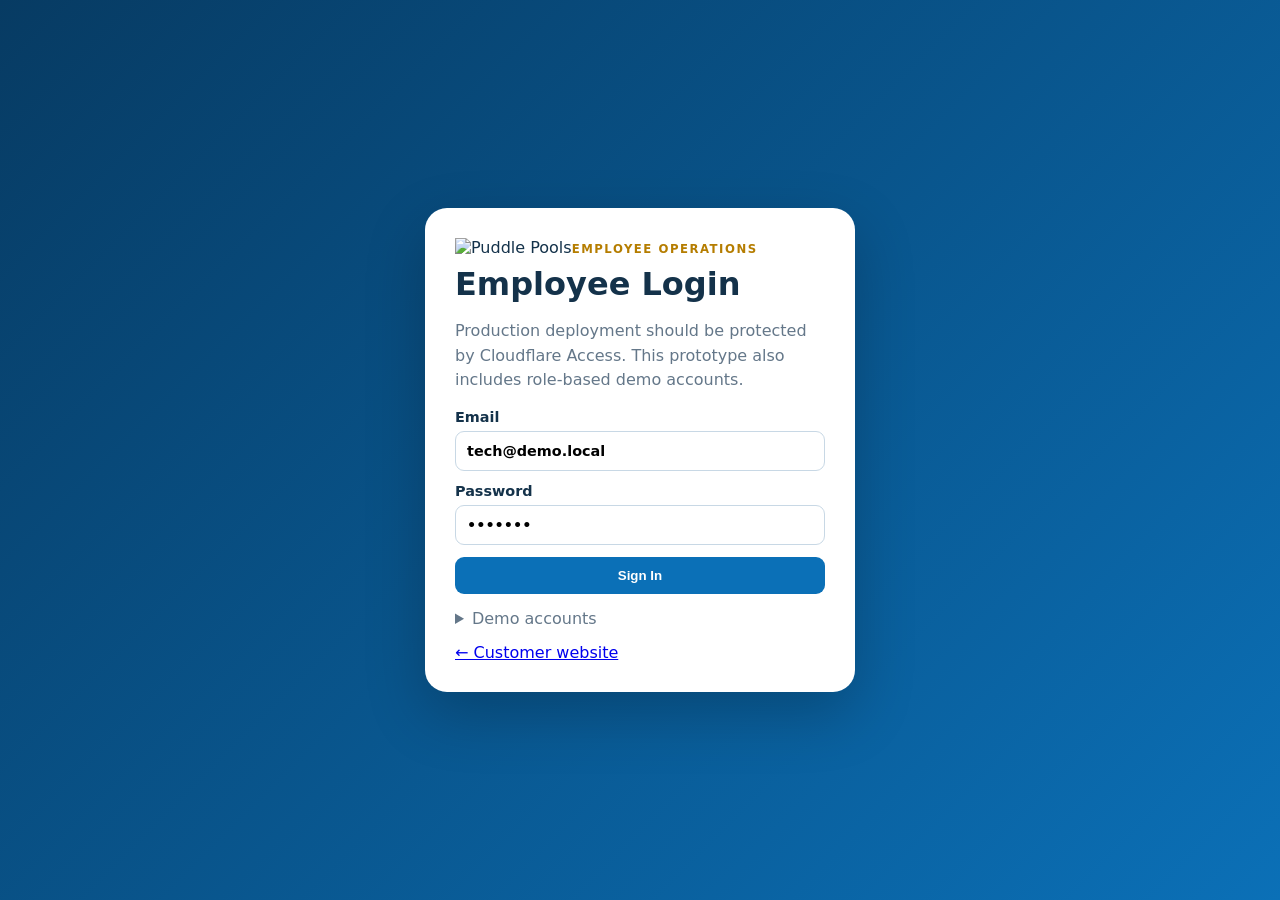
==== portal/index.html @ 13a81ec4 "Add employee portal files (index.html, portal.css, portal.js)" ====
<!doctype html><html lang="en"><head><meta charset="utf-8"><meta name="viewport" content="width=device-width,initial-scale=1"><title>Employee Portal | Puddle Pools</title><link rel="stylesheet" href="portal.css"></head><body>
<div id="loginScreen" class="login-screen"><div class="login-card"><img src="../assets/logo.jpeg" alt="Puddle Pools"><span class="eyebrow">EMPLOYEE OPERATIONS</span><h1>Employee Login</h1><p>Production deployment should be protected by Cloudflare Access. This prototype also includes role-based demo accounts.</p><form id="loginForm"><label>Email<input id="email" type="email" value="tech@demo.local" required></label><label>Password<input id="password" type="password" value="demo123" required></label><button>Sign In</button></form><div id="loginMsg"></div><details><summary>Demo accounts</summary><p>Technician: tech@demo.local<br>Manager: manager@demo.local<br>Administrator: admin@demo.local<br>Password: demo123</p></details><a href="/">← Customer website</a></div></div>
<div id="app" class="app hidden"><aside><img src="../assets/logo.jpeg" alt="Puddle Pools"><div class="user"><strong id="userName"></strong><span id="userRole"></span></div><nav><button data-view="dashboard">Dashboard</button><button data-view="inspections">Inspections</button><button data-view="inventory">Inventory</button><button data-view="truck">Assigned Truck</button><button data-view="training">Training</button><button data-view="documents">Documents</button><button data-view="notifications" data-perm="manager">Notifications</button><button data-view="admin" data-perm="admin">Admin</button></nav><button id="logout" class="logout">Sign Out</button></aside><main><header><div><span class="eyebrow">FIELD OPERATIONS</span><h1 id="viewTitle">Dashboard</h1></div><button id="mobileNav">☰</button></header>
<section id="dashboard" class="view"><div class="metrics"><article><span>Today's Route</span><strong>12 stops</strong></article><article><span>Training</span><strong id="trainingPct">75%</strong></article><article><span>Truck</span><strong id="truckName">Truck 02</strong></article><article><span>Alerts</span><strong>3</strong></article></div><div class="grid two"><article class="panel"><h2>Start of Day</h2><label class="check"><input type="checkbox"> Uniform / PPE ready</label><label class="check"><input type="checkbox"> Test kit & tools checked</label><label class="check"><input type="checkbox"> Chemicals stocked & secured</label><label class="check"><input type="checkbox"> Truck walk-around complete</label><label class="check"><input type="checkbox"> Route reviewed</label></article><article class="panel"><h2>Quick Actions</h2><button class="action" data-view="inspections">Submit Inspection</button><button class="action" data-view="inventory">Update Truck Inventory</button><button class="action" data-view="training">Continue Training</button><a class="action" href="../docs/troubleshooting.html">Troubleshooting Library</a></article></div></section>
<section id="inspections" class="view hidden"><div class="panel"><h2>Electronic Inspection Submission</h2><form id="inspectionForm" class="form"><div class="two"><label>Property / Customer<input name="property" required></label><label>Service Type<select name="service"><option>Weekly Pool</option><option>Hot Tub</option><option>Water Feature</option><option>Repair / Diagnostic</option></select></label></div><div class="three"><label>Free Chlorine<input name="fc"></label><label>pH<input name="ph"></label><label>Alkalinity<input name="ta"></label></div><label>Equipment / safety observations<textarea name="observations" rows="4"></textarea></label><label>Corrective action / recommendations<textarea name="actions" rows="4"></textarea></label><label>Upload photos<input name="photos" type="file" multiple accept="image/*"></label><button>Submit Inspection</button><div id="inspectionMsg"></div></form></div></section>
<section id="inventory" class="view hidden"><div class="panel"><div class="heading"><h2>Cloud-Synced Truck Inventory</h2><button id="addItem">+ Add</button></div><table><thead><tr><th>Item</th><th>Category</th><th>Par</th><th>On Hand</th><th>Status</th></tr></thead><tbody id="invBody"></tbody></table><p class="hint">Prototype edits are stored locally; included API/schema files convert this to D1 cloud sync.</p></div></section>
<section id="truck" class="view hidden"><div class="grid two"><article class="panel"><h2>Assigned Vehicle</h2><p><strong id="assignedTruck">Truck 02 — Ford Transit</strong></p><p>Unit: PP-SN-02<br>Current mileage: 38,420<br>Next service: 40,000 miles</p></article><article class="panel"><h2>Vehicle Inspection</h2><label class="check"><input type="checkbox"> Tires / visible damage</label><label class="check"><input type="checkbox"> Lights / signals</label><label class="check"><input type="checkbox"> Chemical containers secured</label><label class="check"><input type="checkbox"> Spill kit / extinguisher</label></article></div></section>
<section id="training" class="view hidden"><div class="grid three"><article class="panel"><span class="badge done">Complete</span><h2>Pool Chemistry</h2><p>FC, pH, TA, CH, CYA, LSI and safe dosing.</p><a href="../docs/training-chemistry.html">Open module →</a></article><article class="panel"><span class="badge done">Complete</span><h2>Equipment Fundamentals</h2><p>Pumps, filters, heaters, salt systems and automation.</p><a href="../docs/training-equipment.html">Open module →</a></article><article class="panel"><span class="badge">In Progress</span><h2>Safety & Compliance</h2><p>PPE, SDS, drain covers, incident reporting and field documentation.</p><a href="../docs/safety.html">Continue →</a></article></div></section>
<section id="documents" class="view hidden"><div class="panel"><div class="heading"><h2>Business Document Library</h2><button id="uploadDoc">Upload Document</button></div><div class="doc-grid"><a href="../docs/document-library.html#sops"><strong>Technician SOPs</strong><span>Operations procedures</span></a><a href="../docs/document-library.html#policies"><strong>Employee Policies</strong><span>Vehicle, phone, credit card, conduct</span></a><a href="../docs/document-library.html#forms"><strong>Forms & Logs</strong><span>Incident, inspection, maintenance</span></a><a href="../docs/document-library.html#customer"><strong>Customer Documents</strong><span>Agreements, notices, handouts</span></a></div><input id="docInput" type="file" class="hidden" multiple></div></section>
<section id="notifications" class="view hidden"><div class="panel"><h2>Manager Notifications</h2><div class="notice high"><strong>Low inventory</strong><span>2 trucks have items below par.</span></div><div class="notice"><strong>Inspection follow-up</strong><span>Equipment issue flagged at Customer #1042.</span></div><div class="notice"><strong>Training due</strong><span>1 technician has safety training due this week.</span></div></div></section>
<section id="admin" class="view hidden"><div class="grid two"><article class="panel"><h2>User & Permission Management</h2><table><thead><tr><th>User</th><th>Role</th><th>Status</th></tr></thead><tbody><tr><td>Alex Tech</td><td>Technician</td><td>Active</td></tr><tr><td>Maria Manager</td><td>Manager</td><td>Active</td></tr><tr><td>System Admin</td><td>Administrator</td><td>Active</td></tr></tbody></table></article><article class="panel"><h2>Permission Matrix</h2><p><strong>Technician:</strong> assigned truck, inspections, inventory, training, approved documents.</p><p><strong>Manager:</strong> technician features + notifications, team inspection review, inventory oversight, training tracking.</p><p><strong>Administrator:</strong> all features + users, roles, document publishing, truck assignment and system configuration.</p></article></div></section>
</main></div><script src="portal.js"></script></body></html>
---- portal/portal.css ----
:root{--blue:#0b70b7;--navy:#073b63;--yellow:#ffc62e;--ink:#14324a;--muted:#647789;--bg:#f3f8fb;--line:#d8e5ee;--green:#1a7f4b;--red:#b94242}*{box-sizing:border-box}body{margin:0;font-family:Inter,system-ui,-apple-system,"Segoe UI",sans-serif;color:var(--ink);background:var(--bg)}.hidden{display:none!important}.eyebrow{font-size:.73rem;font-weight:900;letter-spacing:.13em;color:#b57d00}.login-screen{min-height:100vh;display:grid;place-items:center;padding:25px;background:linear-gradient(135deg,var(--navy),var(--blue))}.login-card{width:min(430px,95vw);background:#fff;padding:30px;border-radius:22px;box-shadow:0 22px 60px rgba(0,0,0,.22)}.login-card img{width:190px}.login-card h1{margin:8px 0}.login-card p{color:var(--muted);line-height:1.55}.login-card form,.form{display:grid;gap:12px}.login-card label,.form label{display:grid;gap:6px;font-weight:750;font-size:.9rem}.login-card input,.form input,.form select,.form textarea{padding:11px;border:1px solid #c8d8e5;border-radius:9px;font:inherit;width:100%}.login-card button,.form button,.heading button{border:0;background:var(--blue);color:#fff;border-radius:9px;padding:11px 14px;font-weight:900;cursor:pointer}.login-card details{margin:15px 0;color:var(--muted)}.app{min-height:100vh;display:grid;grid-template-columns:245px 1fr}.app aside{background:var(--navy);color:#fff;padding:20px;display:flex;flex-direction:column;gap:16px}.app aside img{width:190px;background:#fff;border-radius:9px}.user{display:grid;gap:3px;padding:10px 0;border-top:1px solid rgba(255,255,255,.15);border-bottom:1px solid rgba(255,255,255,.15)}.user span{font-size:.8rem;color:#b9d8ed}.app aside nav{display:grid;gap:6px}.app aside nav button,.logout{border:0;background:transparent;color:#fff;text-align:left;padding:11px;border-radius:8px;font-weight:750;cursor:pointer}.app aside nav button:hover,.app aside nav button.active{background:rgba(255,255,255,.13)}.logout{margin-top:auto;border:1px solid rgba(255,255,255,.25)}.app main{padding:25px 3vw}.app header{display:flex;justify-content:space-between;align-items:center}.app header h1{margin:5px 0 18px}.app header button{display:none}.metrics{display:grid;grid-template-columns:repeat(4,1fr);gap:12px;margin-bottom:16px}.metrics article{background:#fff;border:1px solid var(--line);border-radius:14px;padding:18px;display:grid;gap:7px}.metrics span{font-size:.82rem;color:var(--muted)}.metrics strong{font-size:1.5rem}.grid{display:grid;gap:15px}.grid.two{grid-template-columns:repeat(2,1fr)}.grid.three{grid-template-columns:repeat(3,1fr)}.panel{background:#fff;border:1px solid var(--line);border-radius:17px;padding:21px;box-shadow:0 7px 24px rgba(5,60,95,.05)}.panel h2{margin-top:0}.check{display:flex;gap:9px;align-items:center;padding:10px 0;border-bottom:1px solid #edf2f6}.check input{width:18px;height:18px}.action{display:block;width:100%;text-align:left;background:#f0f7fc;border:1px solid #d7e7f1;border-radius:9px;padding:12px;margin:8px 0;color:var(--navy);font-weight:850;text-decoration:none;cursor:pointer}.two,.three{display:grid;gap:10px}.two{grid-template-columns:1fr 1fr}.three{grid-template-columns:repeat(3,1fr)}.heading{display:flex;justify-content:space-between;align-items:center;gap:12px}table{width:100%;border-collapse:collapse}th,td{text-align:left;padding:11px;border-bottom:1px solid #e7eef3}th{background:#f2f7fb}.status-low{color:var(--red);font-weight:850}.status-ok{color:var(--green);font-weight:850}.hint{font-size:.87rem;color:var(--muted)}.badge{display:inline-block;background:#fff2bd;color:#8a6200;padding:5px 8px;border-radius:99px;font-size:.72rem;font-weight:900}.badge.done{background:#dff4e8;color:var(--green)}.panel a{color:var(--blue);font-weight:850;text-decoration:none}.doc-grid{display:grid;grid-template-columns:repeat(2,1fr);gap:10px}.doc-grid a{border:1px solid var(--line);border-radius:11px;padding:15px;display:grid;gap:4px}.doc-grid span{font-size:.85rem;color:var(--muted);font-weight:500}.notice{display:grid;gap:4px;padding:14px;border:1px solid var(--line);border-left:4px solid var(--blue);border-radius:10px;margin:9px 0}.notice.high{border-left-color:var(--red)}.notice span{color:var(--muted);font-size:.9rem}@media(max-width:850px){.app{grid-template-columns:1fr}.app aside{position:fixed;z-index:50;inset:0 auto 0 0;width:245px;transform:translateX(-100%);transition:.2s}.app aside.open{transform:translateX(0)}.app header button{display:block}.metrics,.grid.three{grid-template-columns:repeat(2,1fr)}}@media(max-width:600px){.metrics,.grid.two,.grid.three,.two,.three,.doc-grid{grid-template-columns:1fr}.app main{padding:18px}.panel{overflow-x:auto}}
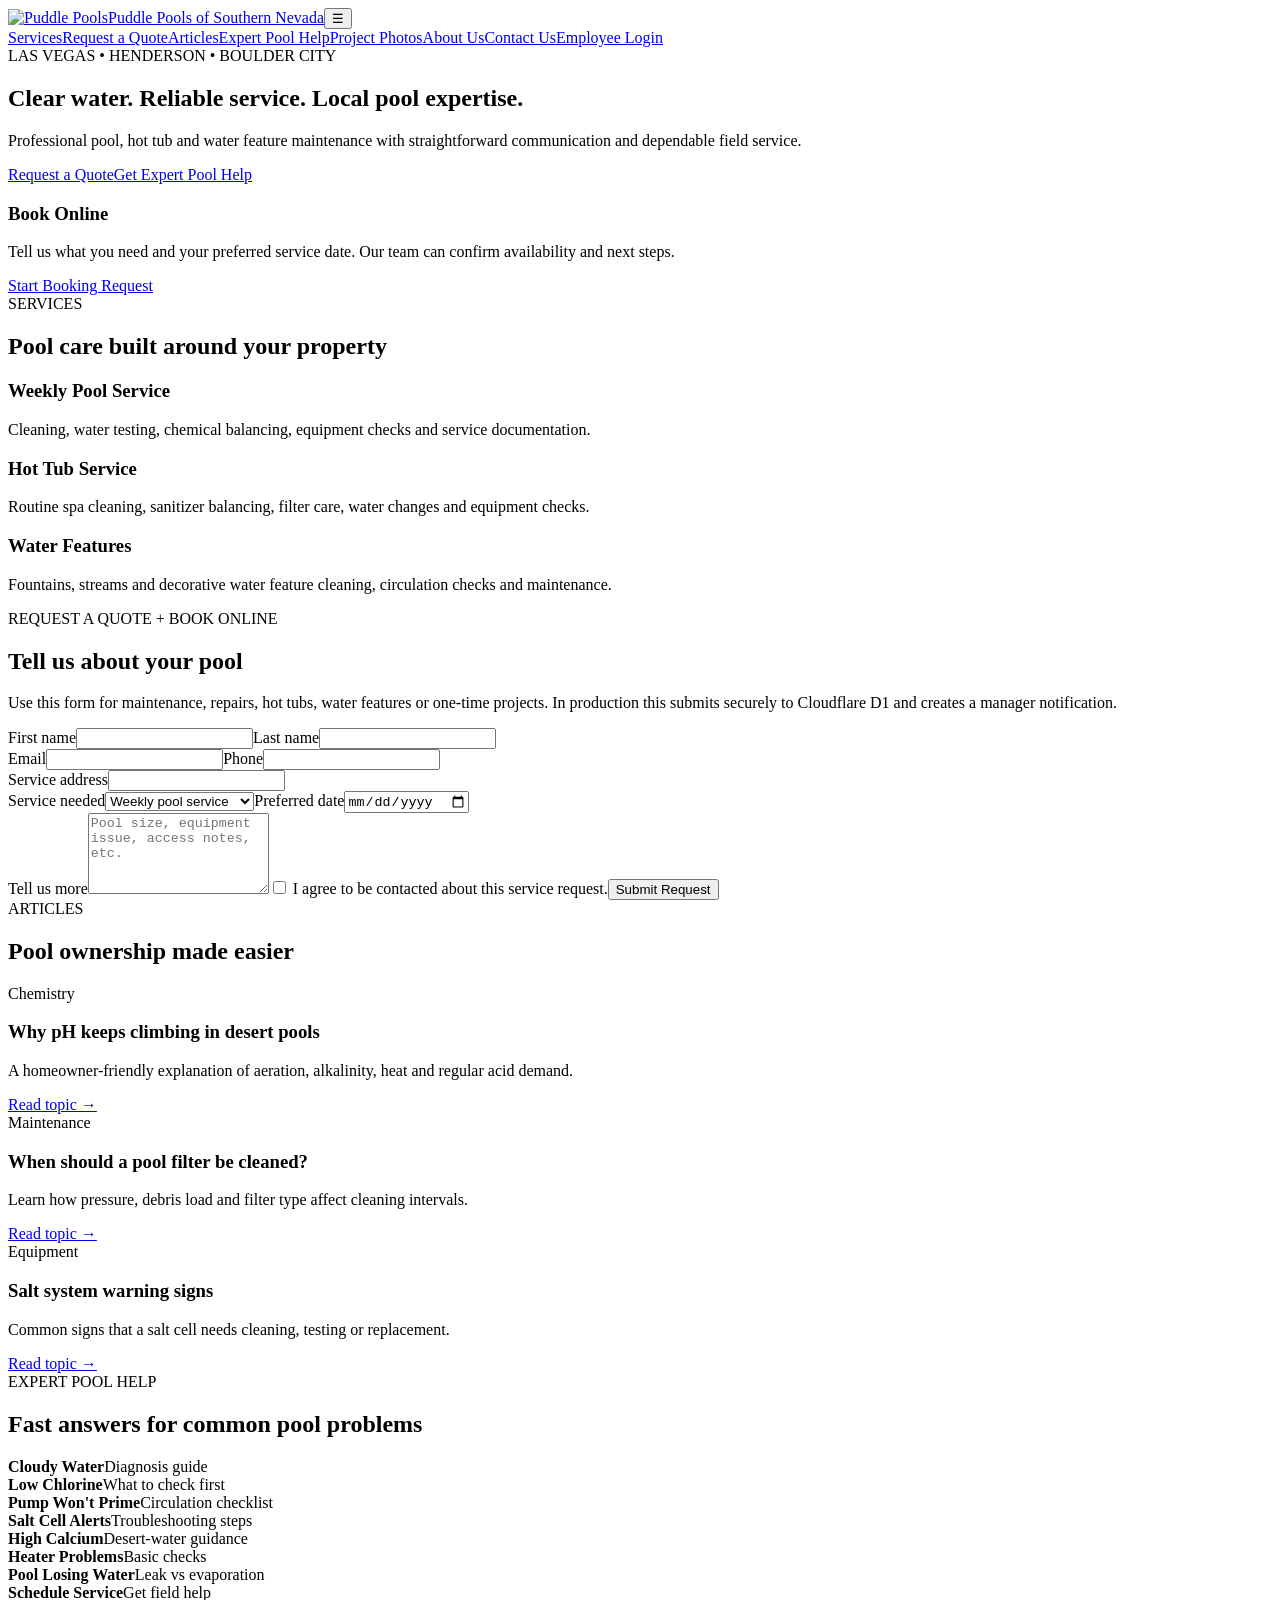
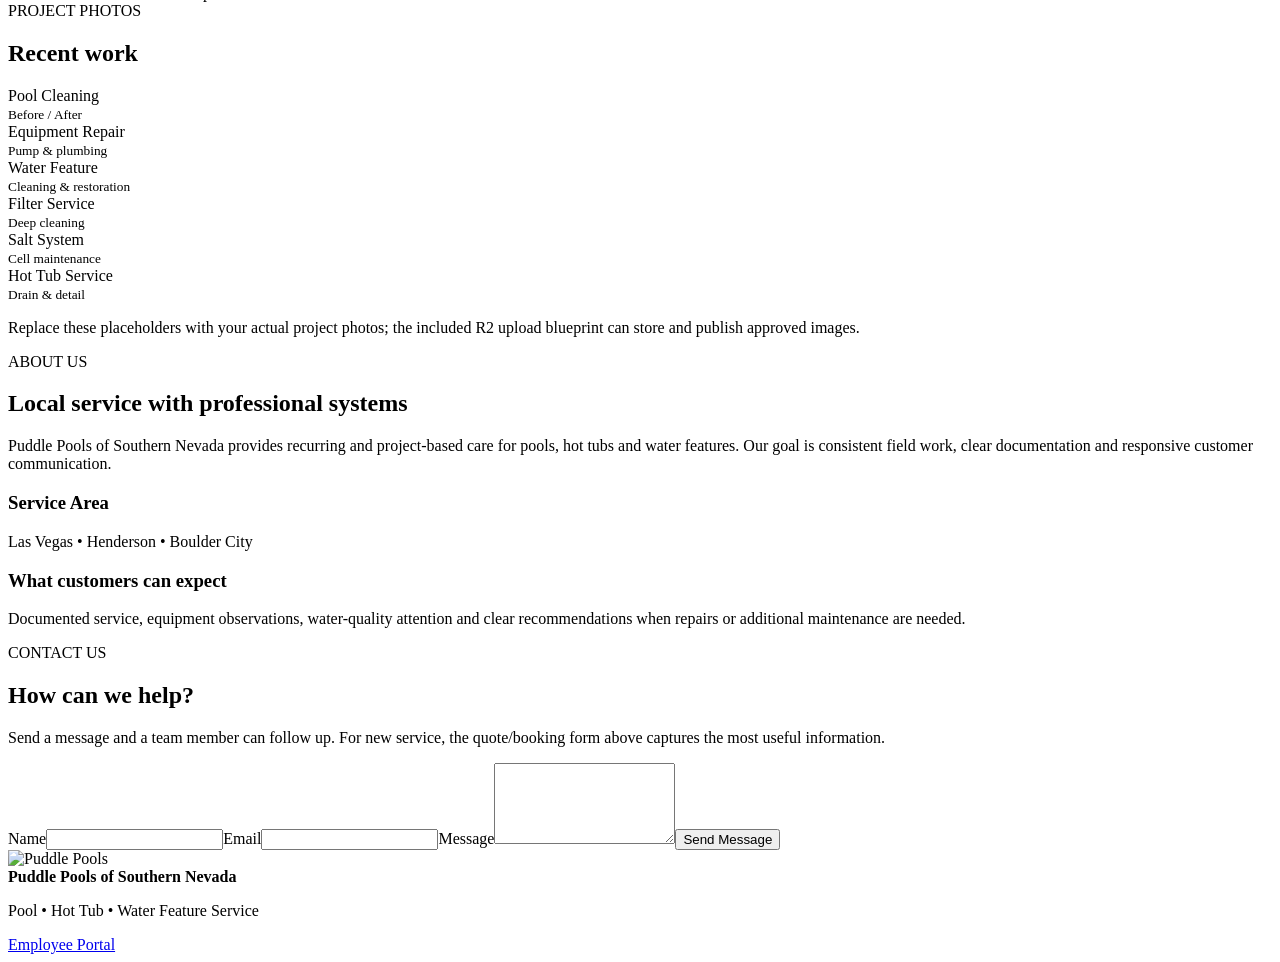
==== commit 9dc4ec8a: "Add files via upload" ====
--- a/portal/index.html
+++ b/portal/index.html
@@ -1,12 +1,12 @@
-<!doctype html><html lang="en"><head><meta charset="utf-8"><meta name="viewport" content="width=device-width,initial-scale=1"><title>Employee Portal | Puddle Pools</title><link rel="stylesheet" href="portal.css"></head><body>
-<div id="loginScreen" class="login-screen"><div class="login-card"><img src="../assets/logo.jpeg" alt="Puddle Pools"><span class="eyebrow">EMPLOYEE OPERATIONS</span><h1>Employee Login</h1><p>Production deployment should be protected by Cloudflare Access. This prototype also includes role-based demo accounts.</p><form id="loginForm"><label>Email<input id="email" type="email" value="tech@demo.local" required></label><label>Password<input id="password" type="password" value="demo123" required></label><button>Sign In</button></form><div id="loginMsg"></div><details><summary>Demo accounts</summary><p>Technician: tech@demo.local<br>Manager: manager@demo.local<br>Administrator: admin@demo.local<br>Password: demo123</p></details><a href="/">← Customer website</a></div></div>
-<div id="app" class="app hidden"><aside><img src="../assets/logo.jpeg" alt="Puddle Pools"><div class="user"><strong id="userName"></strong><span id="userRole"></span></div><nav><button data-view="dashboard">Dashboard</button><button data-view="inspections">Inspections</button><button data-view="inventory">Inventory</button><button data-view="truck">Assigned Truck</button><button data-view="training">Training</button><button data-view="documents">Documents</button><button data-view="notifications" data-perm="manager">Notifications</button><button data-view="admin" data-perm="admin">Admin</button></nav><button id="logout" class="logout">Sign Out</button></aside><main><header><div><span class="eyebrow">FIELD OPERATIONS</span><h1 id="viewTitle">Dashboard</h1></div><button id="mobileNav">☰</button></header>
-<section id="dashboard" class="view"><div class="metrics"><article><span>Today's Route</span><strong>12 stops</strong></article><article><span>Training</span><strong id="trainingPct">75%</strong></article><article><span>Truck</span><strong id="truckName">Truck 02</strong></article><article><span>Alerts</span><strong>3</strong></article></div><div class="grid two"><article class="panel"><h2>Start of Day</h2><label class="check"><input type="checkbox"> Uniform / PPE ready</label><label class="check"><input type="checkbox"> Test kit & tools checked</label><label class="check"><input type="checkbox"> Chemicals stocked & secured</label><label class="check"><input type="checkbox"> Truck walk-around complete</label><label class="check"><input type="checkbox"> Route reviewed</label></article><article class="panel"><h2>Quick Actions</h2><button class="action" data-view="inspections">Submit Inspection</button><button class="action" data-view="inventory">Update Truck Inventory</button><button class="action" data-view="training">Continue Training</button><a class="action" href="../docs/troubleshooting.html">Troubleshooting Library</a></article></div></section>
-<section id="inspections" class="view hidden"><div class="panel"><h2>Electronic Inspection Submission</h2><form id="inspectionForm" class="form"><div class="two"><label>Property / Customer<input name="property" required></label><label>Service Type<select name="service"><option>Weekly Pool</option><option>Hot Tub</option><option>Water Feature</option><option>Repair / Diagnostic</option></select></label></div><div class="three"><label>Free Chlorine<input name="fc"></label><label>pH<input name="ph"></label><label>Alkalinity<input name="ta"></label></div><label>Equipment / safety observations<textarea name="observations" rows="4"></textarea></label><label>Corrective action / recommendations<textarea name="actions" rows="4"></textarea></label><label>Upload photos<input name="photos" type="file" multiple accept="image/*"></label><button>Submit Inspection</button><div id="inspectionMsg"></div></form></div></section>
-<section id="inventory" class="view hidden"><div class="panel"><div class="heading"><h2>Cloud-Synced Truck Inventory</h2><button id="addItem">+ Add</button></div><table><thead><tr><th>Item</th><th>Category</th><th>Par</th><th>On Hand</th><th>Status</th></tr></thead><tbody id="invBody"></tbody></table><p class="hint">Prototype edits are stored locally; included API/schema files convert this to D1 cloud sync.</p></div></section>
-<section id="truck" class="view hidden"><div class="grid two"><article class="panel"><h2>Assigned Vehicle</h2><p><strong id="assignedTruck">Truck 02 — Ford Transit</strong></p><p>Unit: PP-SN-02<br>Current mileage: 38,420<br>Next service: 40,000 miles</p></article><article class="panel"><h2>Vehicle Inspection</h2><label class="check"><input type="checkbox"> Tires / visible damage</label><label class="check"><input type="checkbox"> Lights / signals</label><label class="check"><input type="checkbox"> Chemical containers secured</label><label class="check"><input type="checkbox"> Spill kit / extinguisher</label></article></div></section>
-<section id="training" class="view hidden"><div class="grid three"><article class="panel"><span class="badge done">Complete</span><h2>Pool Chemistry</h2><p>FC, pH, TA, CH, CYA, LSI and safe dosing.</p><a href="../docs/training-chemistry.html">Open module →</a></article><article class="panel"><span class="badge done">Complete</span><h2>Equipment Fundamentals</h2><p>Pumps, filters, heaters, salt systems and automation.</p><a href="../docs/training-equipment.html">Open module →</a></article><article class="panel"><span class="badge">In Progress</span><h2>Safety & Compliance</h2><p>PPE, SDS, drain covers, incident reporting and field documentation.</p><a href="../docs/safety.html">Continue →</a></article></div></section>
-<section id="documents" class="view hidden"><div class="panel"><div class="heading"><h2>Business Document Library</h2><button id="uploadDoc">Upload Document</button></div><div class="doc-grid"><a href="../docs/document-library.html#sops"><strong>Technician SOPs</strong><span>Operations procedures</span></a><a href="../docs/document-library.html#policies"><strong>Employee Policies</strong><span>Vehicle, phone, credit card, conduct</span></a><a href="../docs/document-library.html#forms"><strong>Forms & Logs</strong><span>Incident, inspection, maintenance</span></a><a href="../docs/document-library.html#customer"><strong>Customer Documents</strong><span>Agreements, notices, handouts</span></a></div><input id="docInput" type="file" class="hidden" multiple></div></section>
-<section id="notifications" class="view hidden"><div class="panel"><h2>Manager Notifications</h2><div class="notice high"><strong>Low inventory</strong><span>2 trucks have items below par.</span></div><div class="notice"><strong>Inspection follow-up</strong><span>Equipment issue flagged at Customer #1042.</span></div><div class="notice"><strong>Training due</strong><span>1 technician has safety training due this week.</span></div></div></section>
-<section id="admin" class="view hidden"><div class="grid two"><article class="panel"><h2>User & Permission Management</h2><table><thead><tr><th>User</th><th>Role</th><th>Status</th></tr></thead><tbody><tr><td>Alex Tech</td><td>Technician</td><td>Active</td></tr><tr><td>Maria Manager</td><td>Manager</td><td>Active</td></tr><tr><td>System Admin</td><td>Administrator</td><td>Active</td></tr></tbody></table></article><article class="panel"><h2>Permission Matrix</h2><p><strong>Technician:</strong> assigned truck, inspections, inventory, training, approved documents.</p><p><strong>Manager:</strong> technician features + notifications, team inspection review, inventory oversight, training tracking.</p><p><strong>Administrator:</strong> all features + users, roles, document publishing, truck assignment and system configuration.</p></article></div></section>
-</main></div><script src="portal.js"></script></body></html>+<!doctype html><html lang="en"><head><meta charset="utf-8"><meta name="viewport" content="width=device-width,initial-scale=1"><meta name="theme-color" content="#0b70b7"><title>Puddle Pools of Southern Nevada | Pool & Hot Tub Service</title><meta name="description" content="Professional pool, hot tub and water feature service in Southern Nevada. Request a quote, book online, browse expert pool help and view recent projects."><link rel="stylesheet" href="styles.css"></head><body>
+<header class="site-header"><a class="brand" href="#home"><img src="assets/logo.jpeg" alt="Puddle Pools"><span>Puddle Pools of Southern Nevada</span></a><button id="menu" class="menu">☰</button><nav id="nav"><a href="#services">Services</a><a href="#quote">Request a Quote</a><a href="#articles">Articles</a><a href="#help">Expert Pool Help</a><a href="#projects">Project Photos</a><a href="#about">About Us</a><a href="#contact">Contact Us</a><a class="portal-link" href="/portal/">Employee Login</a></nav></header>
+<main>
+<section id="home" class="hero"><div><span class="eyebrow">LAS VEGAS • HENDERSON • BOULDER CITY</span><h1>Clear water. Reliable service. Local pool expertise.</h1><p>Professional pool, hot tub and water feature maintenance with straightforward communication and dependable field service.</p><div class="actions"><a class="btn yellow" href="#quote">Request a Quote</a><a class="btn ghost" href="#help">Get Expert Pool Help</a></div></div><aside class="hero-card"><h3>Book Online</h3><p>Tell us what you need and your preferred service date. Our team can confirm availability and next steps.</p><a class="btn blue" href="#quote">Start Booking Request</a></aside></section>
+<section id="services" class="section"><div class="section-title"><span class="eyebrow">SERVICES</span><h2>Pool care built around your property</h2></div><div class="grid three"><article class="card"><h3>Weekly Pool Service</h3><p>Cleaning, water testing, chemical balancing, equipment checks and service documentation.</p></article><article class="card"><h3>Hot Tub Service</h3><p>Routine spa cleaning, sanitizer balancing, filter care, water changes and equipment checks.</p></article><article class="card"><h3>Water Features</h3><p>Fountains, streams and decorative water feature cleaning, circulation checks and maintenance.</p></article></div></section>
+<section id="quote" class="section alt"><div class="split"><div><span class="eyebrow">REQUEST A QUOTE + BOOK ONLINE</span><h2>Tell us about your pool</h2><p>Use this form for maintenance, repairs, hot tubs, water features or one-time projects. In production this submits securely to Cloudflare D1 and creates a manager notification.</p></div><form id="quoteForm" class="form"><div class="two"><label>First name<input name="first_name" required></label><label>Last name<input name="last_name" required></label></div><div class="two"><label>Email<input type="email" name="email" required></label><label>Phone<input type="tel" name="phone" required></label></div><label>Service address<input name="address"></label><div class="two"><label>Service needed<select name="service"><option>Weekly pool service</option><option>Hot tub service</option><option>Water feature service</option><option>Repair / diagnostic</option><option>Filter cleaning</option><option>Salt cell cleaning</option><option>Other</option></select></label><label>Preferred date<input type="date" name="preferred_date"></label></div><label>Tell us more<textarea name="message" rows="5" placeholder="Pool size, equipment issue, access notes, etc."></textarea></label><label class="consent"><input type="checkbox" required> I agree to be contacted about this service request.</label><button class="btn blue" type="submit">Submit Request</button><div id="quoteStatus" class="status"></div></form></div></section>
+<section id="articles" class="section"><div class="section-title"><span class="eyebrow">ARTICLES</span><h2>Pool ownership made easier</h2></div><div class="grid three"><article class="card"><span class="tag">Chemistry</span><h3>Why pH keeps climbing in desert pools</h3><p>A homeowner-friendly explanation of aeration, alkalinity, heat and regular acid demand.</p><a href="#help">Read topic →</a></article><article class="card"><span class="tag">Maintenance</span><h3>When should a pool filter be cleaned?</h3><p>Learn how pressure, debris load and filter type affect cleaning intervals.</p><a href="#help">Read topic →</a></article><article class="card"><span class="tag">Equipment</span><h3>Salt system warning signs</h3><p>Common signs that a salt cell needs cleaning, testing or replacement.</p><a href="#help">Read topic →</a></article></div></section>
+<section id="help" class="section alt"><div class="section-title"><span class="eyebrow">EXPERT POOL HELP</span><h2>Fast answers for common pool problems</h2></div><div class="grid four"><article class="mini"><strong>Cloudy Water</strong><span>Diagnosis guide</span></article><article class="mini"><strong>Low Chlorine</strong><span>What to check first</span></article><article class="mini"><strong>Pump Won't Prime</strong><span>Circulation checklist</span></article><article class="mini"><strong>Salt Cell Alerts</strong><span>Troubleshooting steps</span></article><article class="mini"><strong>High Calcium</strong><span>Desert-water guidance</span></article><article class="mini"><strong>Heater Problems</strong><span>Basic checks</span></article><article class="mini"><strong>Pool Losing Water</strong><span>Leak vs evaporation</span></article><article class="mini"><strong>Schedule Service</strong><span>Get field help</span></article></div></section>
+<section id="projects" class="section"><div class="section-title"><span class="eyebrow">PROJECT PHOTOS</span><h2>Recent work</h2></div><div class="gallery"><div>Pool Cleaning<br><small>Before / After</small></div><div>Equipment Repair<br><small>Pump & plumbing</small></div><div>Water Feature<br><small>Cleaning & restoration</small></div><div>Filter Service<br><small>Deep cleaning</small></div><div>Salt System<br><small>Cell maintenance</small></div><div>Hot Tub Service<br><small>Drain & detail</small></div></div><p class="note">Replace these placeholders with your actual project photos; the included R2 upload blueprint can store and publish approved images.</p></section>
+<section id="about" class="section alt"><div class="split"><div><span class="eyebrow">ABOUT US</span><h2>Local service with professional systems</h2><p>Puddle Pools of Southern Nevada provides recurring and project-based care for pools, hot tubs and water features. Our goal is consistent field work, clear documentation and responsive customer communication.</p></div><div class="card"><h3>Service Area</h3><p>Las Vegas • Henderson • Boulder City</p><h3>What customers can expect</h3><p>Documented service, equipment observations, water-quality attention and clear recommendations when repairs or additional maintenance are needed.</p></div></div></section>
+<section id="contact" class="section"><div class="split"><div><span class="eyebrow">CONTACT US</span><h2>How can we help?</h2><p>Send a message and a team member can follow up. For new service, the quote/booking form above captures the most useful information.</p></div><form id="contactForm" class="form"><label>Name<input name="name" required></label><label>Email<input type="email" name="email" required></label><label>Message<textarea name="message" rows="5" required></textarea></label><button class="btn blue">Send Message</button><div id="contactStatus" class="status"></div></form></div></section>
+</main><footer><img src="assets/logo.jpeg" alt="Puddle Pools"><div><strong>Puddle Pools of Southern Nevada</strong><p>Pool • Hot Tub • Water Feature Service</p></div><a href="/portal/">Employee Portal</a></footer><script src="app.js"></script></body></html>
